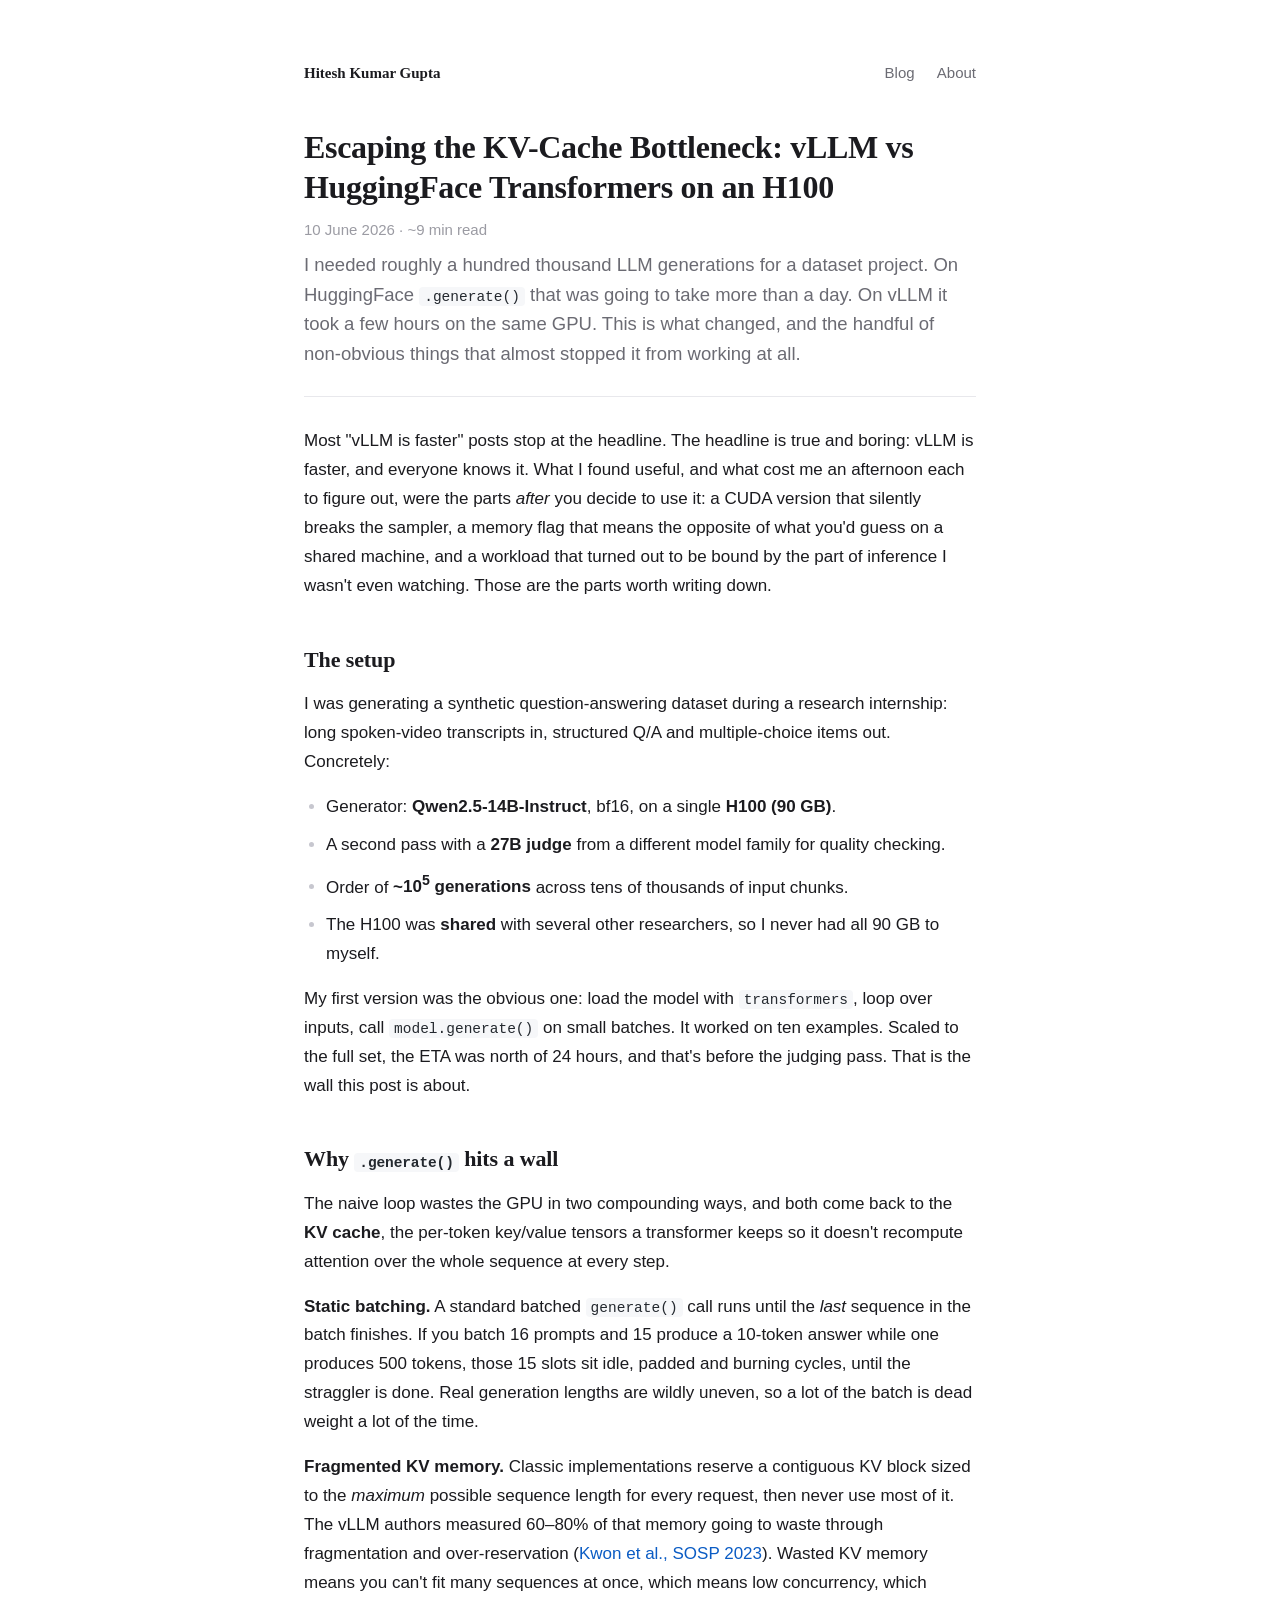
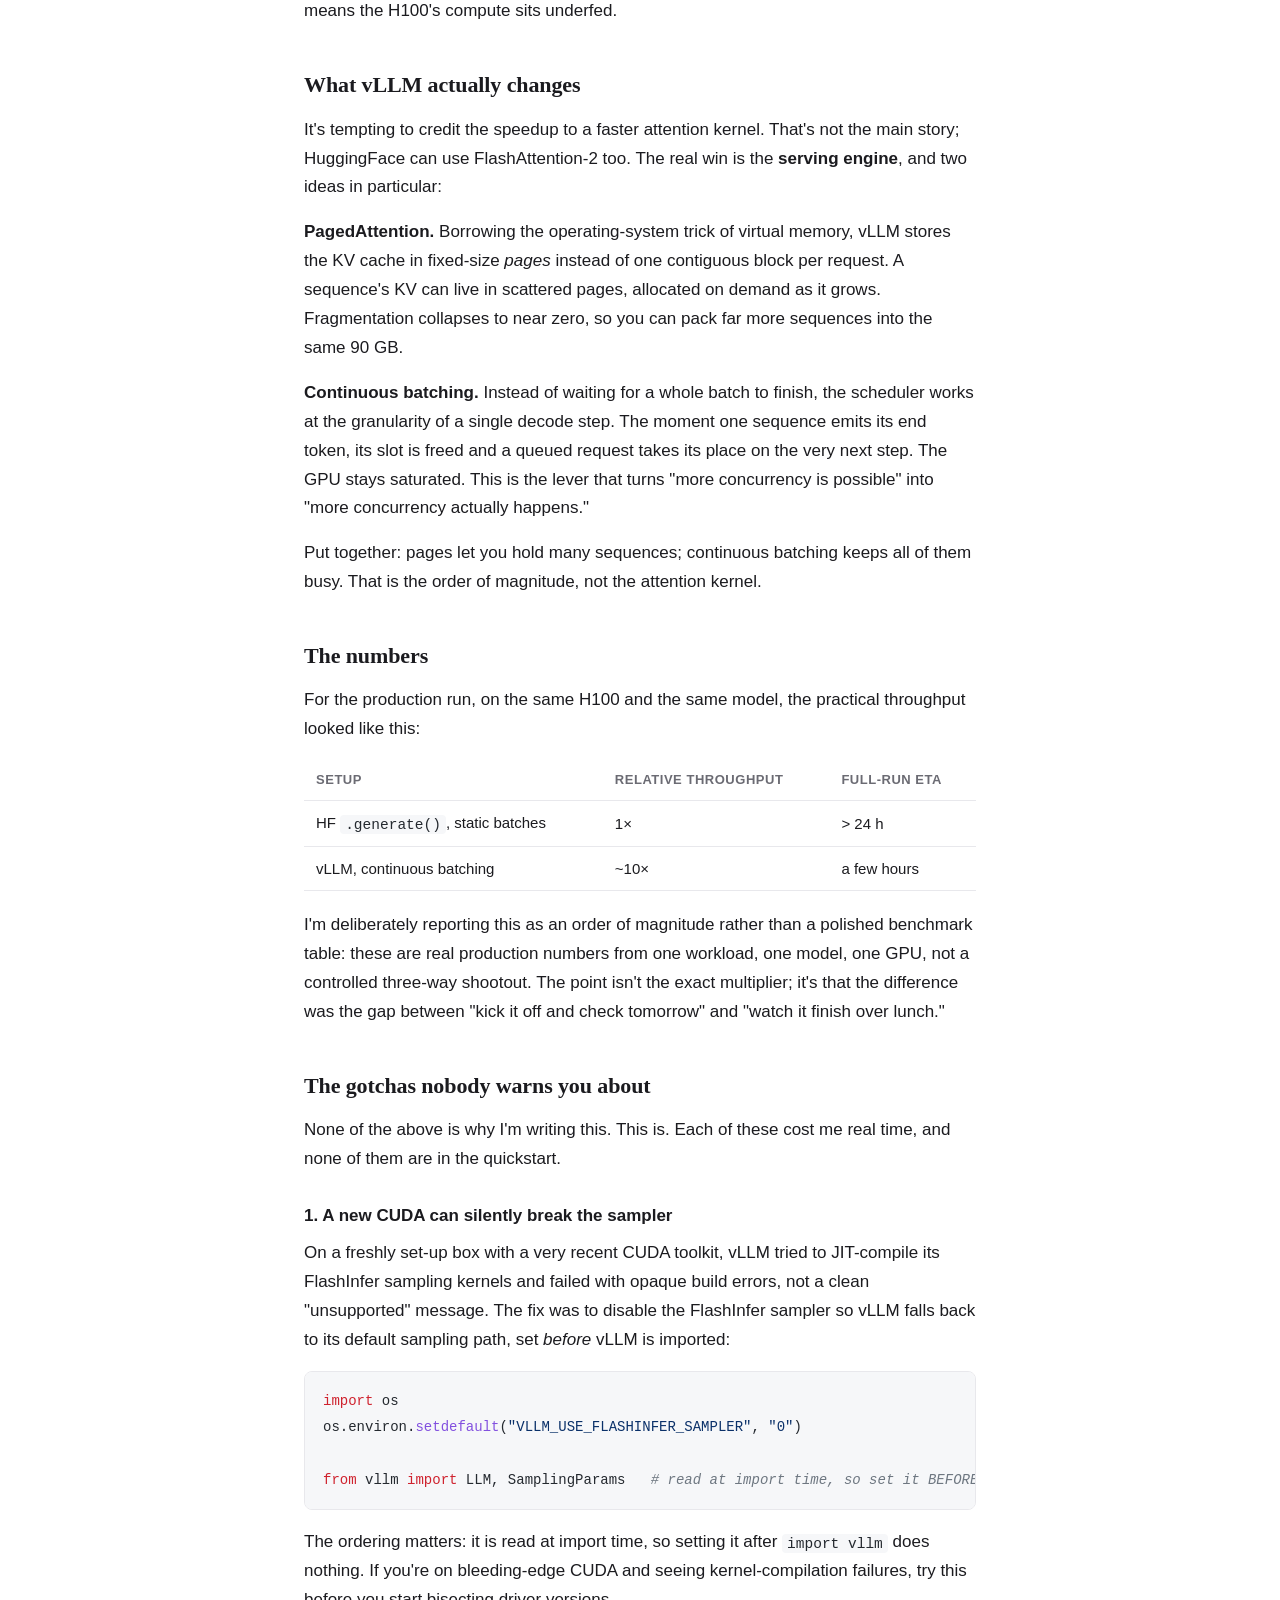
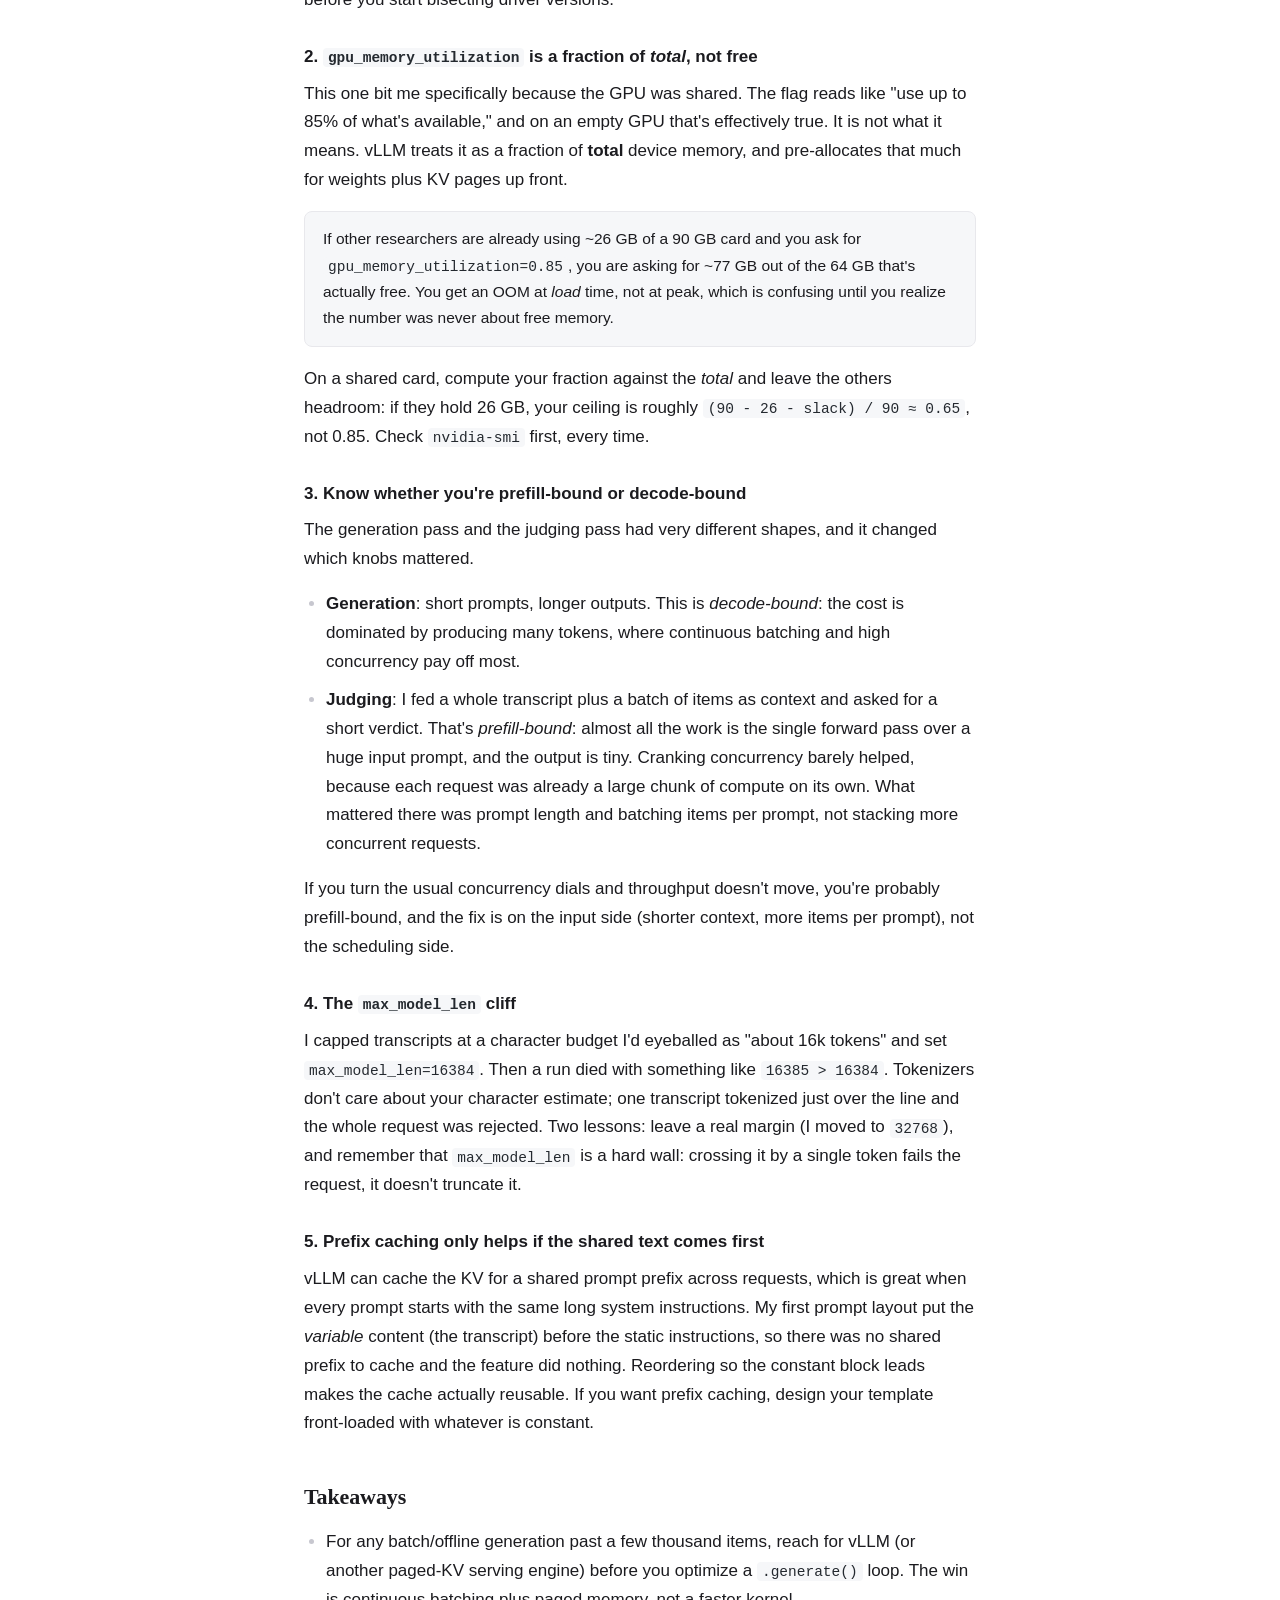
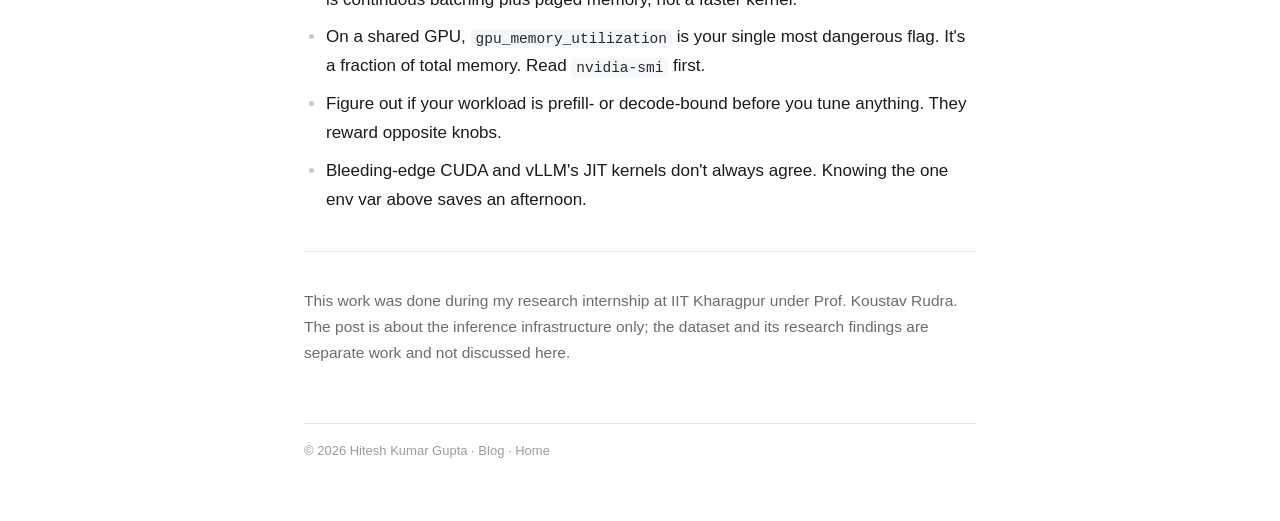
==== blog/vllm-vs-huggingface/index.html @ 26182661 "add blog" ====
<!DOCTYPE html>
<html lang="en">

<head>
  <meta charset="utf-8">
  <meta name="viewport" content="width=device-width, initial-scale=1">
  <title>Escaping the KV-Cache Bottleneck: vLLM vs HuggingFace Transformers on an H100 · Hitesh Kumar Gupta</title>
  <meta name="description"
    content="Running ~100k LLM generations on a shared H100: why HuggingFace .generate() was going to take a day, why vLLM cut it to hours, and the non-obvious gotchas (CUDA-13 FlashInfer, gpu_memory_utilization, prefill- vs decode-bound) nobody warns you about.">
  <meta name="author" content="Hitesh Kumar Gupta">
  <meta name="robots" content="index, follow">
  <link rel="canonical" href="https://hiteshkrgupta.github.io/blog/vllm-vs-huggingface/">
  <link rel="icon"
    href="data:image/svg+xml,%3Csvg xmlns='http://www.w3.org/2000/svg' viewBox='0 0 100 100'%3E%3Crect width='100' height='100' rx='20' fill='%230b5cc4'/%3E%3Ctext x='50' y='71' font-family='Georgia,serif' font-size='62' fill='white' text-anchor='middle'%3EH%3C/text%3E%3C/svg%3E">
  <link rel="stylesheet" href="../style.css">

  <meta property="og:type" content="article">
  <meta property="og:title" content="Escaping the KV-Cache Bottleneck: vLLM vs HuggingFace Transformers on an H100">
  <meta property="og:description"
    content="Why HuggingFace .generate() was going to take a day for ~100k generations, why vLLM cut it to hours, and the gotchas nobody warns you about.">
  <meta property="og:url" content="https://hiteshkrgupta.github.io/blog/vllm-vs-huggingface/">
  <meta property="article:published_time" content="2026-06-10">
  <meta property="article:author" content="Hitesh Kumar Gupta">
  <meta name="twitter:card" content="summary">
  <meta name="twitter:site" content="@iHiteshAgrawal">
  <meta name="twitter:title" content="Escaping the KV-Cache Bottleneck: vLLM vs HuggingFace on an H100">
  <meta name="twitter:description"
    content="Going from a day of inference to a few hours, and the gotchas in between.">

  <script type="application/ld+json">
  {
    "@context": "https://schema.org",
    "@type": "BlogPosting",
    "headline": "Escaping the KV-Cache Bottleneck: vLLM vs HuggingFace Transformers on an H100",
    "description": "Running ~100k LLM generations on a shared H100: why HuggingFace .generate() was slow, why vLLM was an order of magnitude faster, and the non-obvious gotchas in between.",
    "datePublished": "2026-06-10",
    "author": {
      "@type": "Person",
      "name": "Hitesh Kumar Gupta",
      "url": "https://hiteshkrgupta.github.io/"
    },
    "mainEntityOfPage": "https://hiteshkrgupta.github.io/blog/vllm-vs-huggingface/",
    "keywords": ["vLLM", "HuggingFace Transformers", "PagedAttention", "KV cache", "LLM inference", "H100", "throughput", "continuous batching"]
  }
  </script>
</head>

<body>

  <div class="topbar">
    <a class="home" href="/" target="_self">Hitesh Kumar Gupta</a>
    <nav>
      <a href="/blog/" target="_self">Blog</a>
      <a href="/" target="_self">About</a>
    </nav>
  </div>

  <article>
    <h1>Escaping the KV-Cache Bottleneck: vLLM vs HuggingFace Transformers on an H100</h1>
    <p class="byline">10 June 2026 · ~9 min read</p>

    <p class="lede">
      I needed roughly a hundred thousand LLM generations for a dataset project. On HuggingFace
      <code>.generate()</code> that was going to take more than a day. On vLLM it took a few hours
      on the same GPU. This is what changed, and the handful of non-obvious things that almost
      stopped it from working at all.
    </p>

    <p>
      Most "vLLM is faster" posts stop at the headline. The headline is true and boring: vLLM is
      faster, and everyone knows it. What I found useful, and what cost me an afternoon each to figure
      out, were the parts <em>after</em> you decide to use it: a CUDA version that silently breaks
      the sampler, a memory flag that means the opposite of what you'd guess on a shared machine,
      and a workload that turned out to be bound by the part of inference I wasn't even watching.
      Those are the parts worth writing down.
    </p>

    <h2>The setup</h2>
    <p>
      I was generating a synthetic question-answering dataset during a research internship: long
      spoken-video transcripts in, structured Q/A and multiple-choice items out. Concretely:
    </p>
    <ul>
      <li>Generator: <strong>Qwen2.5-14B-Instruct</strong>, bf16, on a single <strong>H100 (90&nbsp;GB)</strong>.</li>
      <li>A second pass with a <strong>27B judge</strong> from a different model family for quality checking.</li>
      <li>Order of <strong>~10<sup>5</sup> generations</strong> across tens of thousands of input chunks.</li>
      <li>The H100 was <strong>shared</strong> with several other researchers, so I never had all 90&nbsp;GB to myself.</li>
    </ul>
    <p>
      My first version was the obvious one: load the model with <code>transformers</code>, loop over
      inputs, call <code>model.generate()</code> on small batches. It worked on ten examples. Scaled
      to the full set, the ETA was north of 24 hours, and that's before the judging pass. That is
      the wall this post is about.
    </p>

    <h2>Why <code>.generate()</code> hits a wall</h2>
    <p>
      The naive loop wastes the GPU in two compounding ways, and both come back to the <strong>KV
      cache</strong>, the per-token key/value tensors a transformer keeps so it doesn't recompute
      attention over the whole sequence at every step.
    </p>
    <p>
      <strong>Static batching.</strong> A standard batched <code>generate()</code> call runs until
      the <em>last</em> sequence in the batch finishes. If you batch 16 prompts and 15 produce a
      10-token answer while one produces 500 tokens, those 15 slots sit idle, padded and burning
      cycles, until the straggler is done. Real generation lengths are wildly uneven, so a lot of
      the batch is dead weight a lot of the time.
    </p>
    <p>
      <strong>Fragmented KV memory.</strong> Classic implementations reserve a contiguous KV block
      sized to the <em>maximum</em> possible sequence length for every request, then never use most
      of it. The vLLM authors measured 60–80% of that memory going to waste through fragmentation
      and over-reservation
      (<a href="https://arxiv.org/abs/2309.06180" target="_blank">Kwon et al., SOSP 2023</a>).
      Wasted KV memory means you can't fit many sequences at once, which means low concurrency,
      which means the H100's compute sits underfed.
    </p>

    <h2>What vLLM actually changes</h2>
    <p>
      It's tempting to credit the speedup to a faster attention kernel. That's not the main story;
      HuggingFace can use FlashAttention-2 too. The real win is the <strong>serving engine</strong>,
      and two ideas in particular:
    </p>
    <p>
      <strong>PagedAttention.</strong> Borrowing the operating-system trick of virtual memory, vLLM
      stores the KV cache in fixed-size <em>pages</em> instead of one contiguous block per request.
      A sequence's KV can live in scattered pages, allocated on demand as it grows. Fragmentation
      collapses to near zero, so you can pack far more sequences into the same 90&nbsp;GB.
    </p>
    <p>
      <strong>Continuous batching.</strong> Instead of waiting for a whole batch to finish, the
      scheduler works at the granularity of a single decode step. The moment one sequence emits its
      end token, its slot is freed and a queued request takes its place on the very next step. The
      GPU stays saturated. This is the lever that turns "more concurrency is possible" into "more
      concurrency actually happens."
    </p>
    <p>
      Put together: pages let you hold many sequences; continuous batching keeps all of them busy.
      That is the order of magnitude, not the attention kernel.
    </p>

    <h2>The numbers</h2>
    <p>
      For the production run, on the same H100 and the same model, the practical throughput looked
      like this:
    </p>
    <table>
      <thead>
        <tr><th>Setup</th><th>Relative throughput</th><th>Full-run ETA</th></tr>
      </thead>
      <tbody>
        <tr><td>HF <code>.generate()</code>, static batches</td><td class="num">1×</td><td class="num">&gt; 24 h</td></tr>
        <tr><td>vLLM, continuous batching</td><td class="num">~10×</td><td class="num">a few hours</td></tr>
      </tbody>
    </table>
    <p>
      I'm deliberately reporting this as an order of magnitude rather than a polished benchmark
      table: these are real production numbers from one workload, one model, one GPU, not a
      controlled three-way shootout. The point isn't the exact multiplier; it's that the difference
      was the gap between "kick it off and check tomorrow" and "watch it finish over lunch."
    </p>

    <h2>The gotchas nobody warns you about</h2>
    <p>
      None of the above is why I'm writing this. This is. Each of these cost me real time, and none
      of them are in the quickstart.
    </p>

    <h3>1. A new CUDA can silently break the sampler</h3>
    <p>
      On a freshly set-up box with a very recent CUDA toolkit, vLLM tried to JIT-compile its
      FlashInfer sampling kernels and failed with opaque build errors, not a clean "unsupported"
      message. The fix was to disable the FlashInfer sampler so vLLM falls back to its default
      sampling path, set <em>before</em> vLLM is imported:
    </p>
    <pre><code><span class="tok-kw">import</span> os
os.environ.<span class="tok-fn">setdefault</span>(<span class="tok-str">"VLLM_USE_FLASHINFER_SAMPLER"</span>, <span class="tok-str">"0"</span>)

<span class="tok-kw">from</span> vllm <span class="tok-kw">import</span> LLM, SamplingParams   <span class="tok-com"># read at import time, so set it BEFORE importing vllm</span></code></pre>
    <p>
      The ordering matters: it is read at import time, so setting it after <code>import
      vllm</code> does nothing. If you're on bleeding-edge CUDA and seeing kernel-compilation
      failures, try this before you start bisecting driver versions.
    </p>

    <h3>2. <code>gpu_memory_utilization</code> is a fraction of <em>total</em>, not free</h3>
    <p>
      This one bit me specifically because the GPU was shared. The flag reads like "use up to 85% of
      what's available," and on an empty GPU that's effectively true. It is not what it means. vLLM
      treats it as a fraction of <strong>total</strong> device memory, and pre-allocates that much
      for weights plus KV pages up front.
    </p>
    <div class="callout">
      If other researchers are already using ~26&nbsp;GB of a 90&nbsp;GB card and you ask for
      <code>gpu_memory_utilization=0.85</code>, you are asking for ~77&nbsp;GB out of the 64&nbsp;GB
      that's actually free. You get an OOM at <em>load</em> time, not at peak, which is confusing
      until you realize the number was never about free memory.
    </div>
    <p>
      On a shared card, compute your fraction against the <em>total</em> and leave the others
      headroom: if they hold 26&nbsp;GB, your ceiling is roughly <code>(90 - 26 - slack) / 90 &asymp;
      0.65</code>, not 0.85. Check <code>nvidia-smi</code> first, every time.
    </p>

    <h3>3. Know whether you're prefill-bound or decode-bound</h3>
    <p>
      The generation pass and the judging pass had very different shapes, and it changed which knobs
      mattered.
    </p>
    <ul>
      <li>
        <strong>Generation</strong>: short prompts, longer outputs. This is <em>decode-bound</em>:
        the cost is dominated by producing many tokens, where continuous batching and high
        concurrency pay off most.
      </li>
      <li>
        <strong>Judging</strong>: I fed a whole transcript plus a batch of items as context and
        asked for a short verdict. That's <em>prefill-bound</em>: almost all the work is the single
        forward pass over a huge input prompt, and the output is tiny. Cranking concurrency barely
        helped, because each request was already a large chunk of compute on its own. What mattered
        there was prompt length and batching items per prompt, not stacking more concurrent
        requests.
      </li>
    </ul>
    <p>
      If you turn the usual concurrency dials and throughput doesn't move, you're probably
      prefill-bound, and the fix is on the input side (shorter context, more items per prompt), not
      the scheduling side.
    </p>

    <h3>4. The <code>max_model_len</code> cliff</h3>
    <p>
      I capped transcripts at a character budget I'd eyeballed as "about 16k tokens" and set
      <code>max_model_len=16384</code>. Then a run died with something like <code>16385 &gt;
      16384</code>. Tokenizers don't care about your character estimate; one transcript tokenized
      just over the line and the whole request was rejected. Two lessons: leave a real margin (I
      moved to <code>32768</code>), and remember that <code>max_model_len</code> is a hard wall:
      crossing it by a single token fails the request, it doesn't truncate it.
    </p>

    <h3>5. Prefix caching only helps if the shared text comes first</h3>
    <p>
      vLLM can cache the KV for a shared prompt prefix across requests, which is great when every
      prompt starts with the same long system instructions. My first prompt layout put the <em>variable</em>
      content (the transcript) before the static instructions, so there was no shared prefix to
      cache and the feature did nothing. Reordering so the constant block leads makes the cache
      actually reusable. If you want prefix caching, design your template front-loaded with whatever
      is constant.
    </p>

    <h2>Takeaways</h2>
    <ul>
      <li>
        For any batch/offline generation past a few thousand items, reach for vLLM (or another
        paged-KV serving engine) before you optimize a <code>.generate()</code> loop. The win is
        continuous batching plus paged memory, not a faster kernel.
      </li>
      <li>
        On a shared GPU, <code>gpu_memory_utilization</code> is your single most dangerous flag.
        It's a fraction of total memory. Read <code>nvidia-smi</code> first.
      </li>
      <li>
        Figure out if your workload is prefill- or decode-bound before you tune anything. They
        reward opposite knobs.
      </li>
      <li>
        Bleeding-edge CUDA and vLLM's JIT kernels don't always agree. Knowing the one env var above
        saves an afternoon.
      </li>
    </ul>

    <hr>
    <p style="color:var(--muted); font-size:15.5px;">
      This work was done during my research internship at IIT Kharagpur under Prof. Koustav Rudra.
      The post is about the inference infrastructure only; the dataset and its research findings are
      separate work and not discussed here.
    </p>
  </article>

  <footer>
    &copy; 2026 Hitesh Kumar Gupta · <a href="/blog/" target="_self">Blog</a> · <a href="/" target="_self">Home</a>
  </footer>

  <!-- Google tag (gtag.js) -->
  <script async src="https://www.googletagmanager.com/gtag/js?id=G-MDT4B1L3TP"></script>
  <script>
    window.dataLayer = window.dataLayer || [];
    function gtag() { dataLayer.push(arguments); }
    gtag('js', new Date());
    gtag('config', 'G-MDT4B1L3TP');
  </script>

</body>

</html>
---- blog/style.css ----
:root {
  --ink: #1b1b1f;
  --muted: #6b6b73;
  --faint: #9b9ba3;
  --accent: #0b5cc4;
  --rule: #e8e8ec;
  --code-bg: #f6f7f9;
  --code-ink: #24292f;
}

* {
  box-sizing: border-box;
}

html {
  -webkit-text-size-adjust: 100%;
}

body {
  font-family: ui-sans-serif, -apple-system, BlinkMacSystemFont, "Segoe UI", Helvetica, Arial, sans-serif;
  color: var(--ink);
  line-height: 1.7;
  max-width: 720px;
  margin: 60px auto;
  padding: 0 24px;
  font-size: 17px;
  -webkit-font-smoothing: antialiased;
  text-rendering: optimizeLegibility;
}

a {
  color: var(--accent);
  text-decoration: none;
}

a:hover {
  text-decoration: underline;
  text-underline-offset: 2px;
}

.topbar {
  display: flex;
  justify-content: space-between;
  align-items: baseline;
  margin-bottom: 40px;
  font-size: 15px;
}

.topbar .home {
  font-family: Georgia, "Iowan Old Style", "Palatino Linotype", Palatino, serif;
  font-weight: 600;
  color: var(--ink);
}

.topbar nav a {
  color: var(--muted);
  margin-left: 18px;
}

h1 {
  font-family: Georgia, "Iowan Old Style", "Palatino Linotype", Palatino, serif;
  font-size: 32px;
  font-weight: 600;
  letter-spacing: -0.01em;
  line-height: 1.25;
  margin: 0 0 10px;
}

h2 {
  font-family: Georgia, "Iowan Old Style", "Palatino Linotype", Palatino, serif;
  font-size: 22px;
  font-weight: 600;
  letter-spacing: -0.005em;
  margin: 40px 0 12px;
}

h3 {
  font-size: 17px;
  font-weight: 600;
  margin: 28px 0 8px;
}

p {
  margin: 0 0 16px;
}

ul, ol {
  padding-left: 22px;
  margin: 0 0 16px;
}

li {
  margin-bottom: 9px;
}

li::marker {
  color: #c7c7cf;
}

.byline {
  color: var(--faint);
  font-size: 15px;
  margin: 0 0 8px;
}

.lede {
  color: var(--muted);
  font-size: 18.5px;
  line-height: 1.6;
  margin: 0 0 30px;
  padding-bottom: 28px;
  border-bottom: 1px solid var(--rule);
}

code {
  font-family: ui-monospace, SFMono-Regular, "SF Mono", Menlo, Consolas, monospace;
  font-size: 14.5px;
  background: var(--code-bg);
  color: var(--code-ink);
  padding: 1.5px 5px;
  border-radius: 4px;
}

pre {
  background: var(--code-bg);
  border: 1px solid var(--rule);
  border-radius: 8px;
  padding: 16px 18px;
  overflow-x: auto;
  margin: 0 0 18px;
  line-height: 1.55;
}

pre code {
  background: none;
  padding: 0;
  font-size: 14px;
  color: var(--code-ink);
}

/* lightweight, dependency-free syntax tokens (GitHub-light palette) */
.tok-kw { color: #cf222e; }
.tok-str { color: #0a3069; }
.tok-com { color: #6e7781; font-style: italic; }
.tok-fn { color: #8250df; }
.tok-num { color: #0550ae; }

blockquote {
  margin: 0 0 18px;
  padding: 2px 0 2px 18px;
  border-left: 3px solid var(--rule);
  color: var(--muted);
}

table {
  border-collapse: collapse;
  width: 100%;
  font-size: 15px;
  margin: 0 0 20px;
}

th, td {
  text-align: left;
  padding: 9px 12px;
  border-bottom: 1px solid var(--rule);
}

th {
  font-weight: 600;
  color: var(--muted);
  font-size: 13px;
  text-transform: uppercase;
  letter-spacing: 0.04em;
}

td.num {
  font-variant-numeric: tabular-nums;
  white-space: nowrap;
}

hr {
  border: none;
  border-top: 1px solid var(--rule);
  margin: 36px 0;
}

.callout {
  background: var(--code-bg);
  border: 1px solid var(--rule);
  border-radius: 8px;
  padding: 14px 18px;
  margin: 0 0 18px;
  font-size: 15.5px;
}

.callout strong {
  color: var(--ink);
}

.post-list {
  list-style: none;
  padding-left: 0;
}

.post-list > li {
  margin-bottom: 26px;
  padding-bottom: 26px;
  border-bottom: 1px solid var(--rule);
}

.post-list .title {
  font-family: Georgia, "Iowan Old Style", "Palatino Linotype", Palatino, serif;
  font-size: 20px;
  font-weight: 600;
}

.post-list .date {
  color: var(--faint);
  font-size: 14px;
  font-variant-numeric: tabular-nums;
  margin-top: 3px;
}

.post-list .summary {
  color: var(--muted);
  font-size: 16px;
  margin-top: 6px;
}

footer {
  margin-top: 56px;
  color: var(--faint);
  font-size: 13px;
  border-top: 1px solid var(--rule);
  padding-top: 16px;
}

footer a {
  color: var(--faint);
}

@media (max-width: 540px) {
  body {
    margin: 40px auto;
    font-size: 16px;
  }

  h1 {
    font-size: 27px;
  }

  h2 {
    font-size: 20px;
  }
}
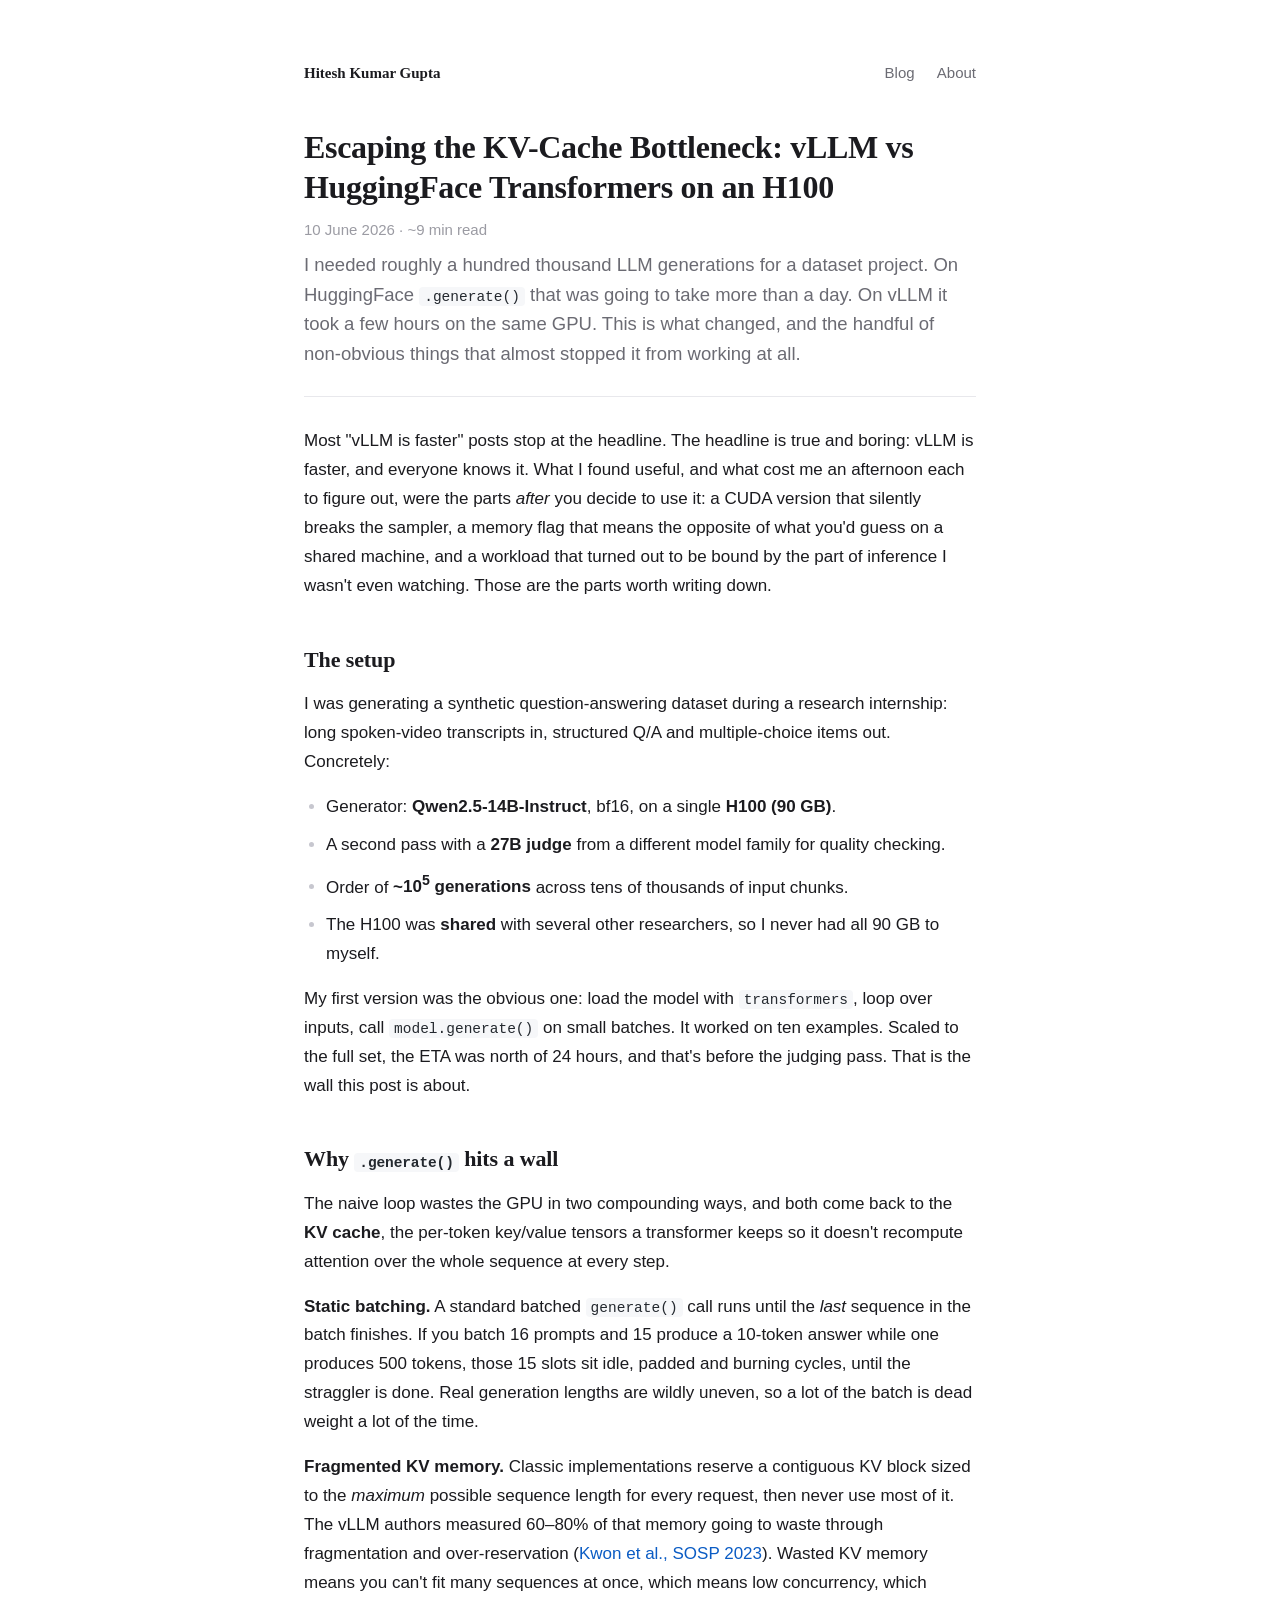
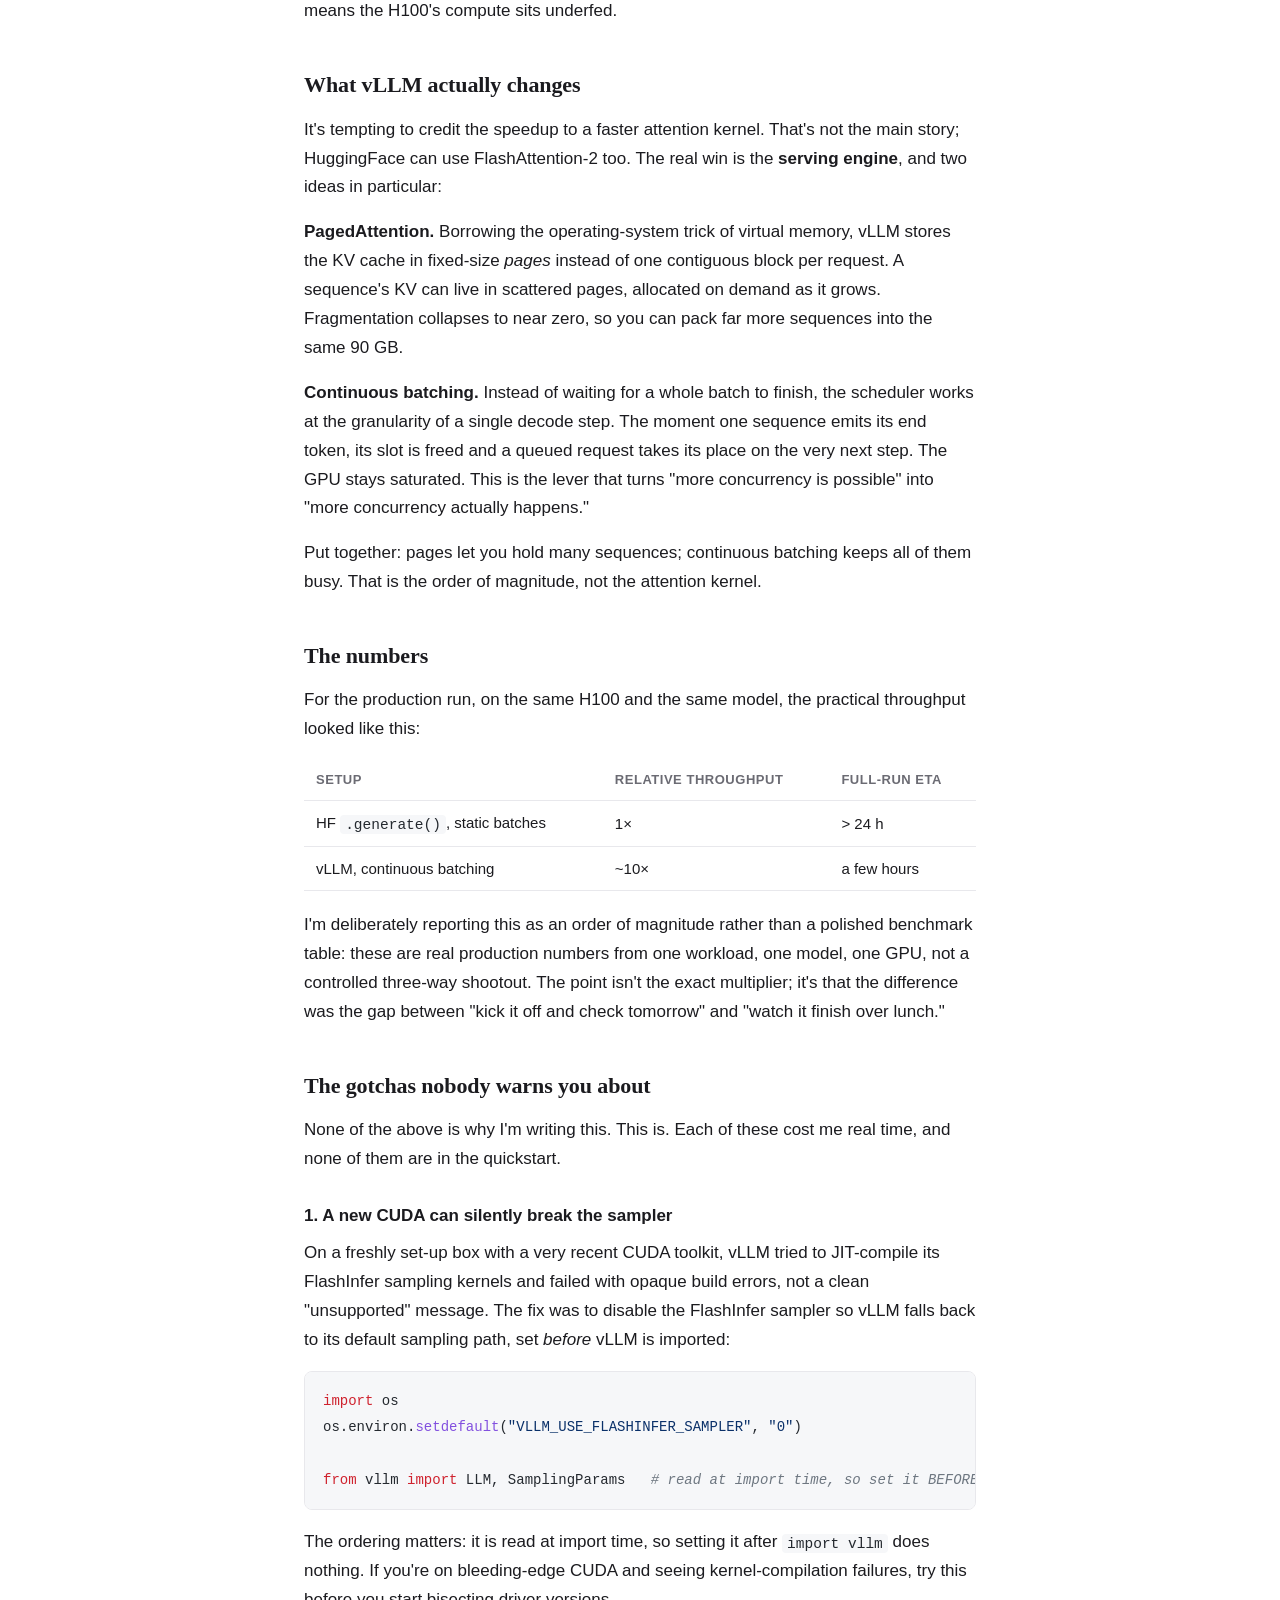
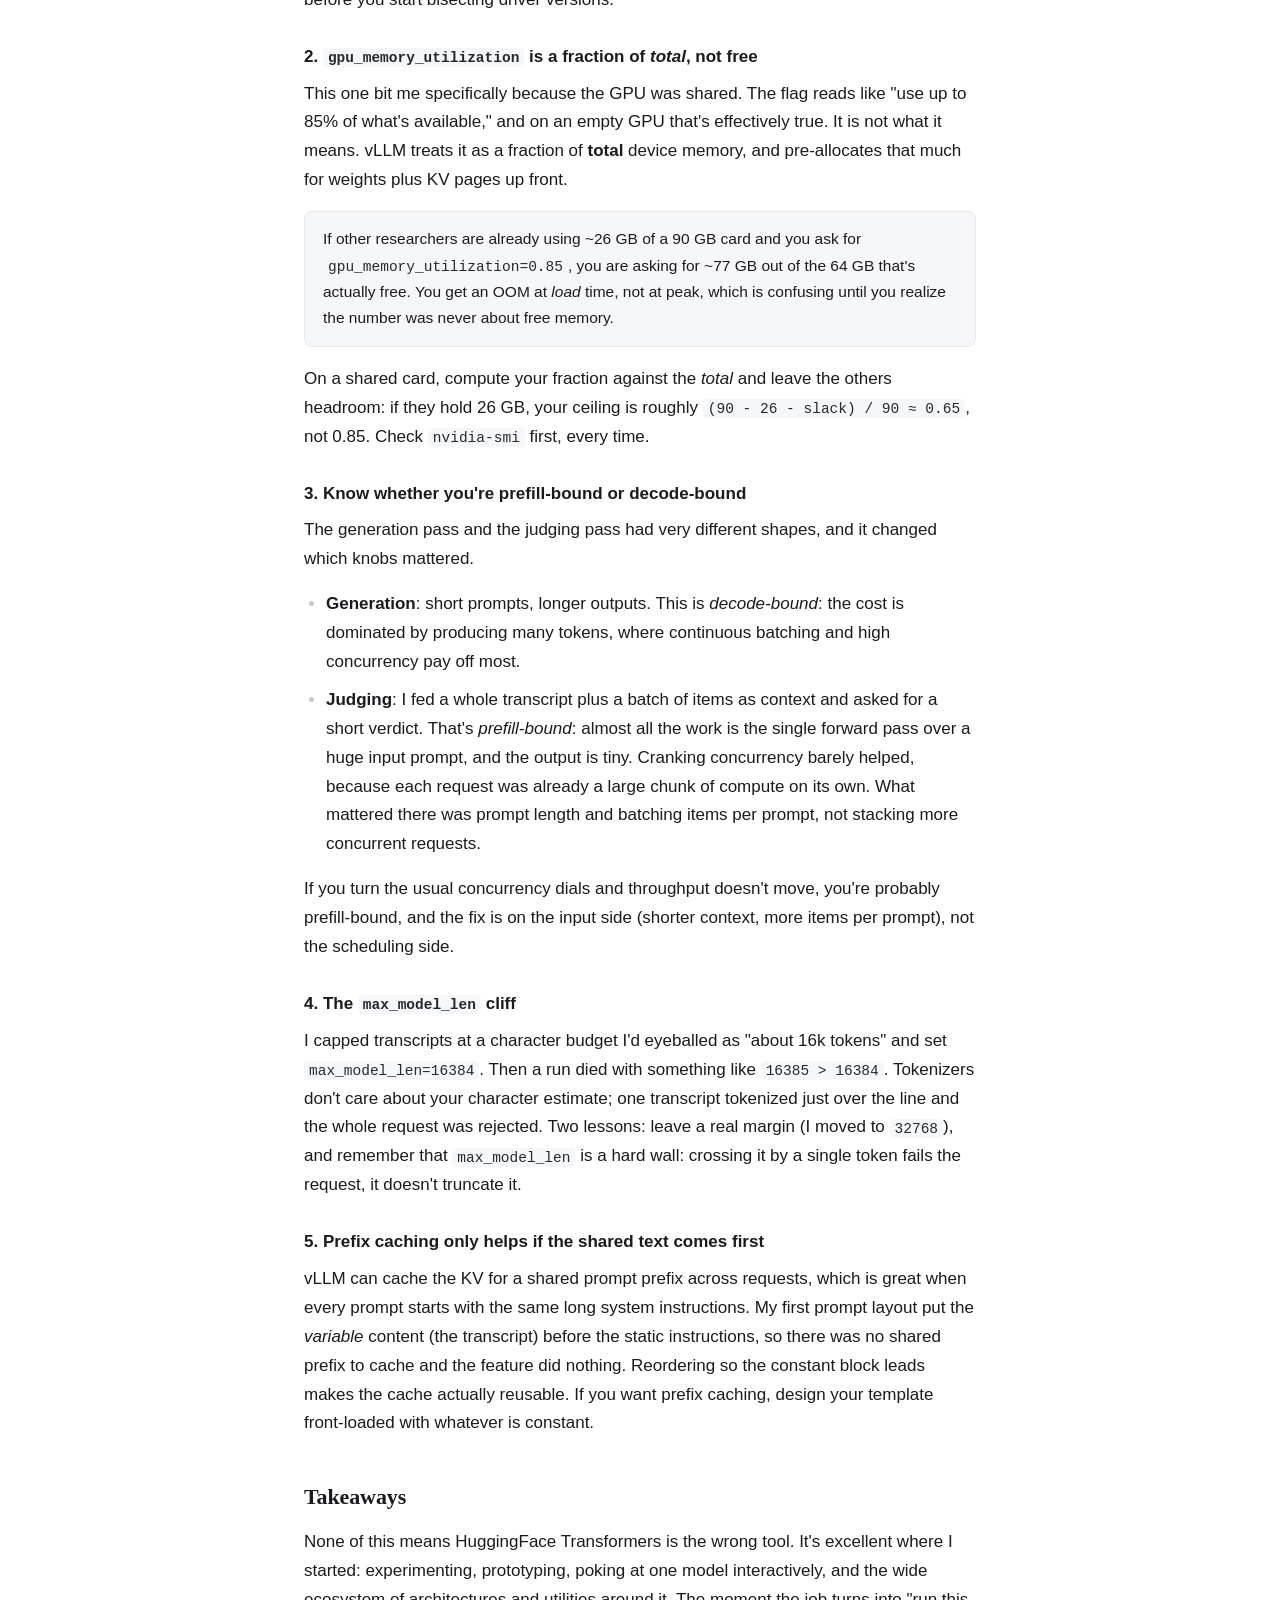
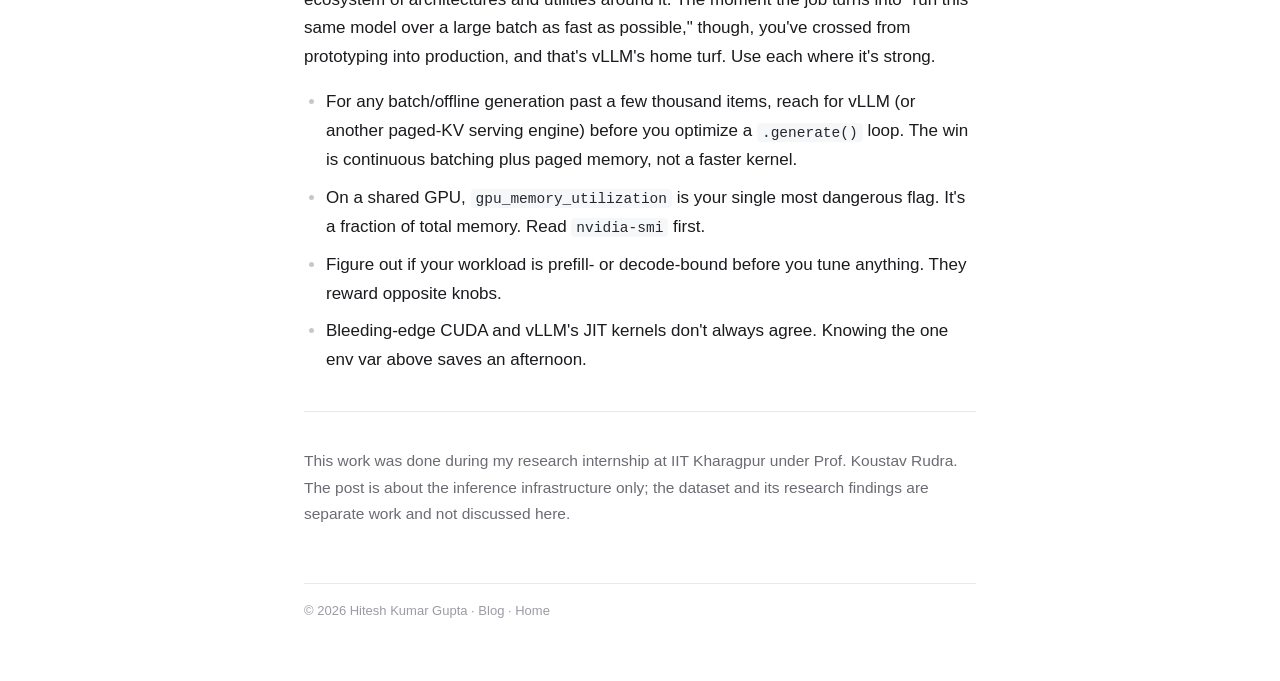
==== commit 840f6baa: "add throughput img" ====
--- a/blog/vllm-vs-huggingface/index.html
+++ b/blog/vllm-vs-huggingface/index.html
@@ -19,13 +19,15 @@
   <meta property="og:description"
     content="Why HuggingFace .generate() was going to take a day for ~100k generations, why vLLM cut it to hours, and the gotchas nobody warns you about.">
   <meta property="og:url" content="https://hiteshkrgupta.github.io/blog/vllm-vs-huggingface/">
+  <meta property="og:image" content="https://hiteshkrgupta.github.io/blog/vllm-vs-huggingface/throughput.png">
   <meta property="article:published_time" content="2026-06-10">
   <meta property="article:author" content="Hitesh Kumar Gupta">
-  <meta name="twitter:card" content="summary">
+  <meta name="twitter:card" content="summary_large_image">
   <meta name="twitter:site" content="@iHiteshAgrawal">
   <meta name="twitter:title" content="Escaping the KV-Cache Bottleneck: vLLM vs HuggingFace on an H100">
   <meta name="twitter:description"
     content="Going from a day of inference to a few hours, and the gotchas in between.">
+  <meta name="twitter:image" content="https://hiteshkrgupta.github.io/blog/vllm-vs-huggingface/throughput.png">
 
   <script type="application/ld+json">
   {
@@ -33,6 +35,7 @@
     "@type": "BlogPosting",
     "headline": "Escaping the KV-Cache Bottleneck: vLLM vs HuggingFace Transformers on an H100",
     "description": "Running ~100k LLM generations on a shared H100: why HuggingFace .generate() was slow, why vLLM was an order of magnitude faster, and the non-obvious gotchas in between.",
+    "image": "https://hiteshkrgupta.github.io/blog/vllm-vs-huggingface/throughput.png",
     "datePublished": "2026-06-10",
     "author": {
       "@type": "Person",
@@ -250,6 +253,13 @@
     </p>
 
     <h2>Takeaways</h2>
+    <p>
+      None of this means HuggingFace Transformers is the wrong tool. It's excellent where I started:
+      experimenting, prototyping, poking at one model interactively, and the wide ecosystem of
+      architectures and utilities around it. The moment the job turns into "run this same model over
+      a large batch as fast as possible," though, you've crossed from prototyping into production,
+      and that's vLLM's home turf. Use each where it's strong.
+    </p>
     <ul>
       <li>
         For any batch/offline generation past a few thousand items, reach for vLLM (or another
